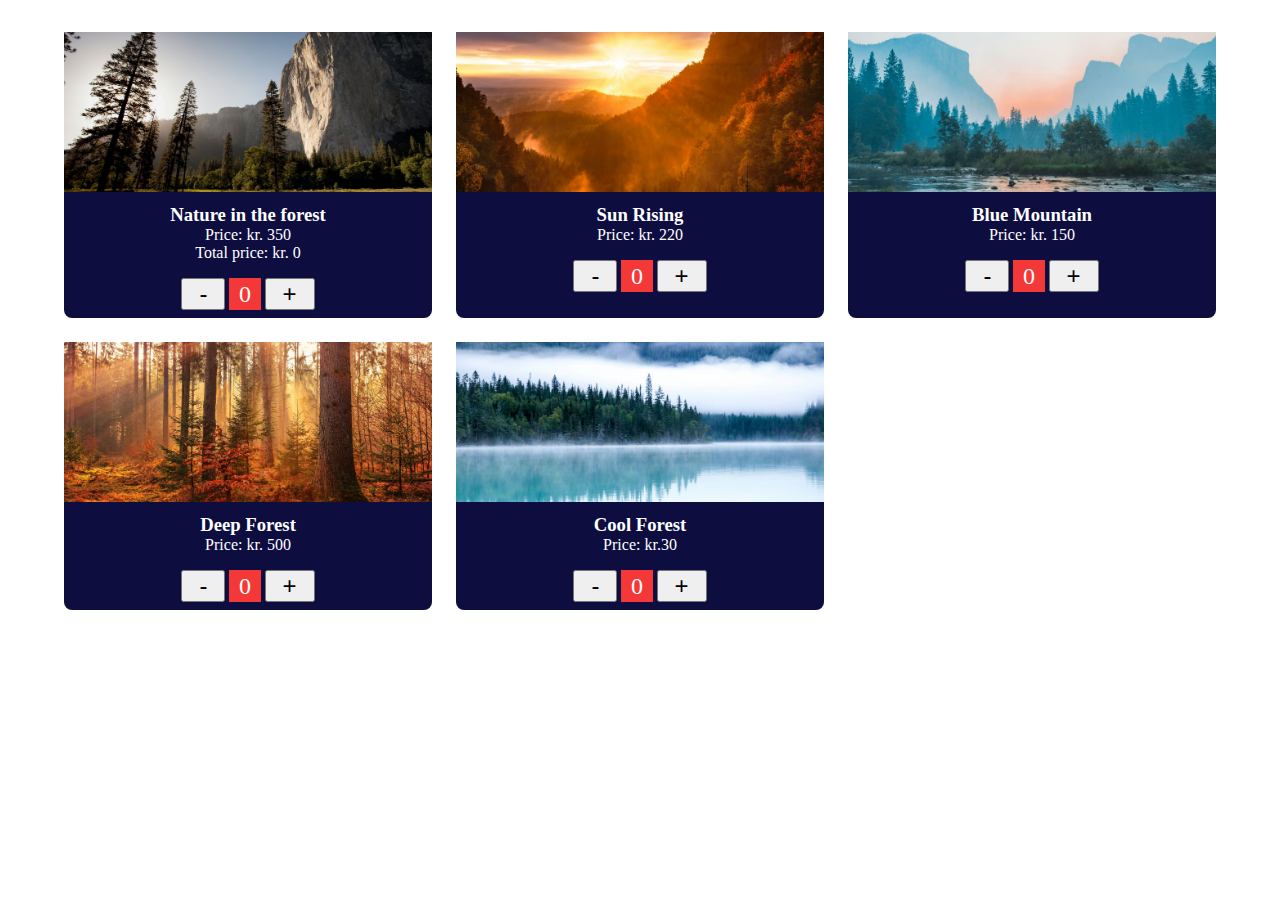
==== Opgaver/Niveau2/02/index.html @ 62f0de5c "Niveau2-02" ====
<!DOCTYPE html>
<html lang="en">
<head>
  <meta charset="UTF-8">
  <meta name="viewport" content="width=device-width, initial-scale=1.0">
  <script src="script.js" defer></script>
  <link rel="stylesheet" href="css/style.css">
  <title>Opgaver Niveau2 - 02</title>
</head>
<body>
  <main>
    <section class="products display-gridOne display-gridTab display-gridDisplay">
      <article class="product">
        <img class="product__image" src="imgs/landscapeOne.jpg" alt="landscapeOne">
        <div class="product__info">
            <h3 class="product__name">Nature in the forest</h3>
            <p class="product__price">Price: kr. 350</p>
            <p class="product__totalPrice">Total price: kr. 0</p>
        </div>
        <div class="product__controls">
            <button class="product__btn product__btn--minus">-</button>
            <span class="product__quantity">0</span>
            <button class="product__btn product__btn--plus">+</button>
        </div>
      </article>
  
      <article class="product">
        <img class="product__image" src="imgs/landscapeTwo.jpg" alt="landscapeTwo">
        <div class="product__info">
            <h3 class="product__name">Sun Rising </h3>
            <p class="product__price">Price: kr. 220</p>
        </div>
        <div class="product__controls">
            <button class="product__btn product__btn--minus">-</button>
            <span class="product__quantity">0</span>
            <button class="product__btn product__btn--plus">+</button>
        </div>
      </article>
  
      <article class="product">
        <img class="product__image" src="imgs/landscapeThree.jpg" alt="landscapeThree">
        <div class="product__info">
            <h3 class="product__name">Blue Mountain</h3>
            <p class="product__price">Price: kr. 150</p>
        </div>
        <div class="product__controls">
            <button class="product__btn product__btn--minus">-</button>
            <span class="product__quantity">0</span>
            <button class="product__btn product__btn--plus">+</button>
        </div>
      </article>
      <article class="product">
        <img class="product__image" src="imgs/landscapeFour.jpg" alt="landscapeFour">
        <div class="product__info">
            <h3 class="product__name">Deep Forest</h3>
            <p class="product__price">Price: kr. 500</p>
        </div>
        <div class="product__controls">
            <button class="product__btn product__btn--minus">-</button>
            <span class="product__quantity">0</span>
            <button class="product__btn product__btn--plus">+</button>
        </div>
      </article>
      <article class="product">
        <img class="product__image" src="imgs/landscapeFive.jpg" alt="landscapefive">
        <div class="product__info">
            <h3 class="product__name">Cool  Forest</h3>
            <p class="product__price">Price: kr.30</p>
        </div>
        <div class="product__controls">
            <button class="product__btn product__btn--minus">-</button>
            <span class="product__quantity">0</span>
            <button class="product__btn product__btn--plus">+</button>
        </div>
      </article>
    </section>
  </main>
  
</body>
</html>
---- Opgaver/Niveau2/02/css/style.css ----
@import url("base.css");
@import url("layout.css");
@import url("modules/products.css");
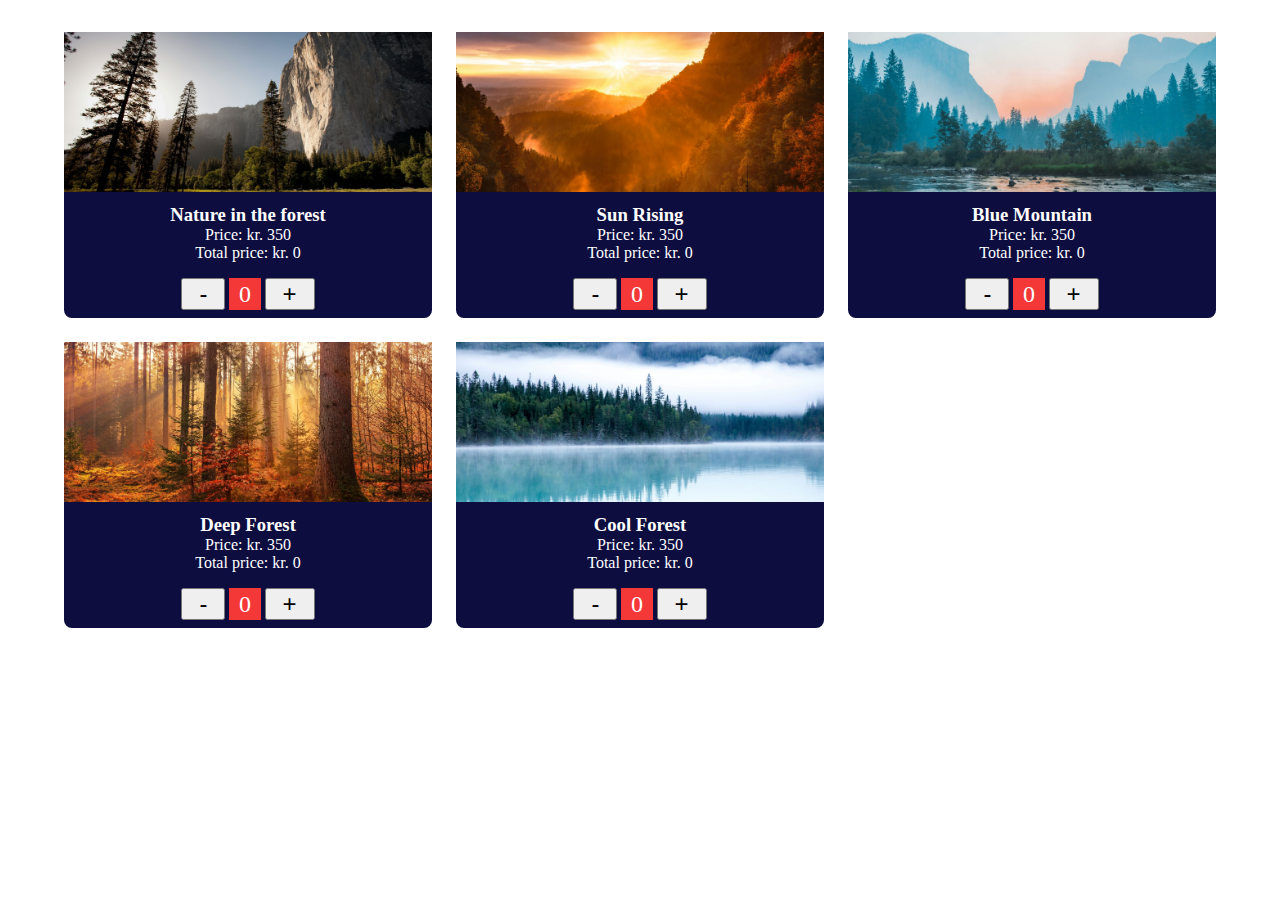
==== commit 14041cff: "Niveau2-02 Ekstraopgave" ====
--- a/Opgaver/Niveau2/02/index.html
+++ b/Opgaver/Niveau2/02/index.html
@@ -14,7 +14,7 @@
         <img class="product__image" src="imgs/landscapeOne.jpg" alt="landscapeOne">
         <div class="product__info">
             <h3 class="product__name">Nature in the forest</h3>
-            <p class="product__price">Price: kr. 350</p>
+            <p>Price: kr. <span class="product__price">350</span></p>
             <p class="product__totalPrice">Total price: kr. 0</p>
         </div>
         <div class="product__controls">
@@ -28,7 +28,8 @@
         <img class="product__image" src="imgs/landscapeTwo.jpg" alt="landscapeTwo">
         <div class="product__info">
             <h3 class="product__name">Sun Rising </h3>
-            <p class="product__price">Price: kr. 220</p>
+            <p>Price: kr. <span class="product__price">350</span></p>
+            <p class="product__totalPrice">Total price: kr. 0</p>
         </div>
         <div class="product__controls">
             <button class="product__btn product__btn--minus">-</button>
@@ -41,7 +42,8 @@
         <img class="product__image" src="imgs/landscapeThree.jpg" alt="landscapeThree">
         <div class="product__info">
             <h3 class="product__name">Blue Mountain</h3>
-            <p class="product__price">Price: kr. 150</p>
+            <p>Price: kr. <span class="product__price">350</span></p>
+            <p class="product__totalPrice">Total price: kr. 0</p>
         </div>
         <div class="product__controls">
             <button class="product__btn product__btn--minus">-</button>
@@ -53,7 +55,8 @@
         <img class="product__image" src="imgs/landscapeFour.jpg" alt="landscapeFour">
         <div class="product__info">
             <h3 class="product__name">Deep Forest</h3>
-            <p class="product__price">Price: kr. 500</p>
+            <p>Price: kr. <span class="product__price">350</span></p>
+            <p class="product__totalPrice">Total price: kr. 0</p>
         </div>
         <div class="product__controls">
             <button class="product__btn product__btn--minus">-</button>
@@ -65,7 +68,8 @@
         <img class="product__image" src="imgs/landscapeFive.jpg" alt="landscapefive">
         <div class="product__info">
             <h3 class="product__name">Cool  Forest</h3>
-            <p class="product__price">Price: kr.30</p>
+            <p>Price: kr. <span class="product__price">350</span></p>
+            <p class="product__totalPrice">Total price: kr. 0</p>
         </div>
         <div class="product__controls">
             <button class="product__btn product__btn--minus">-</button>
